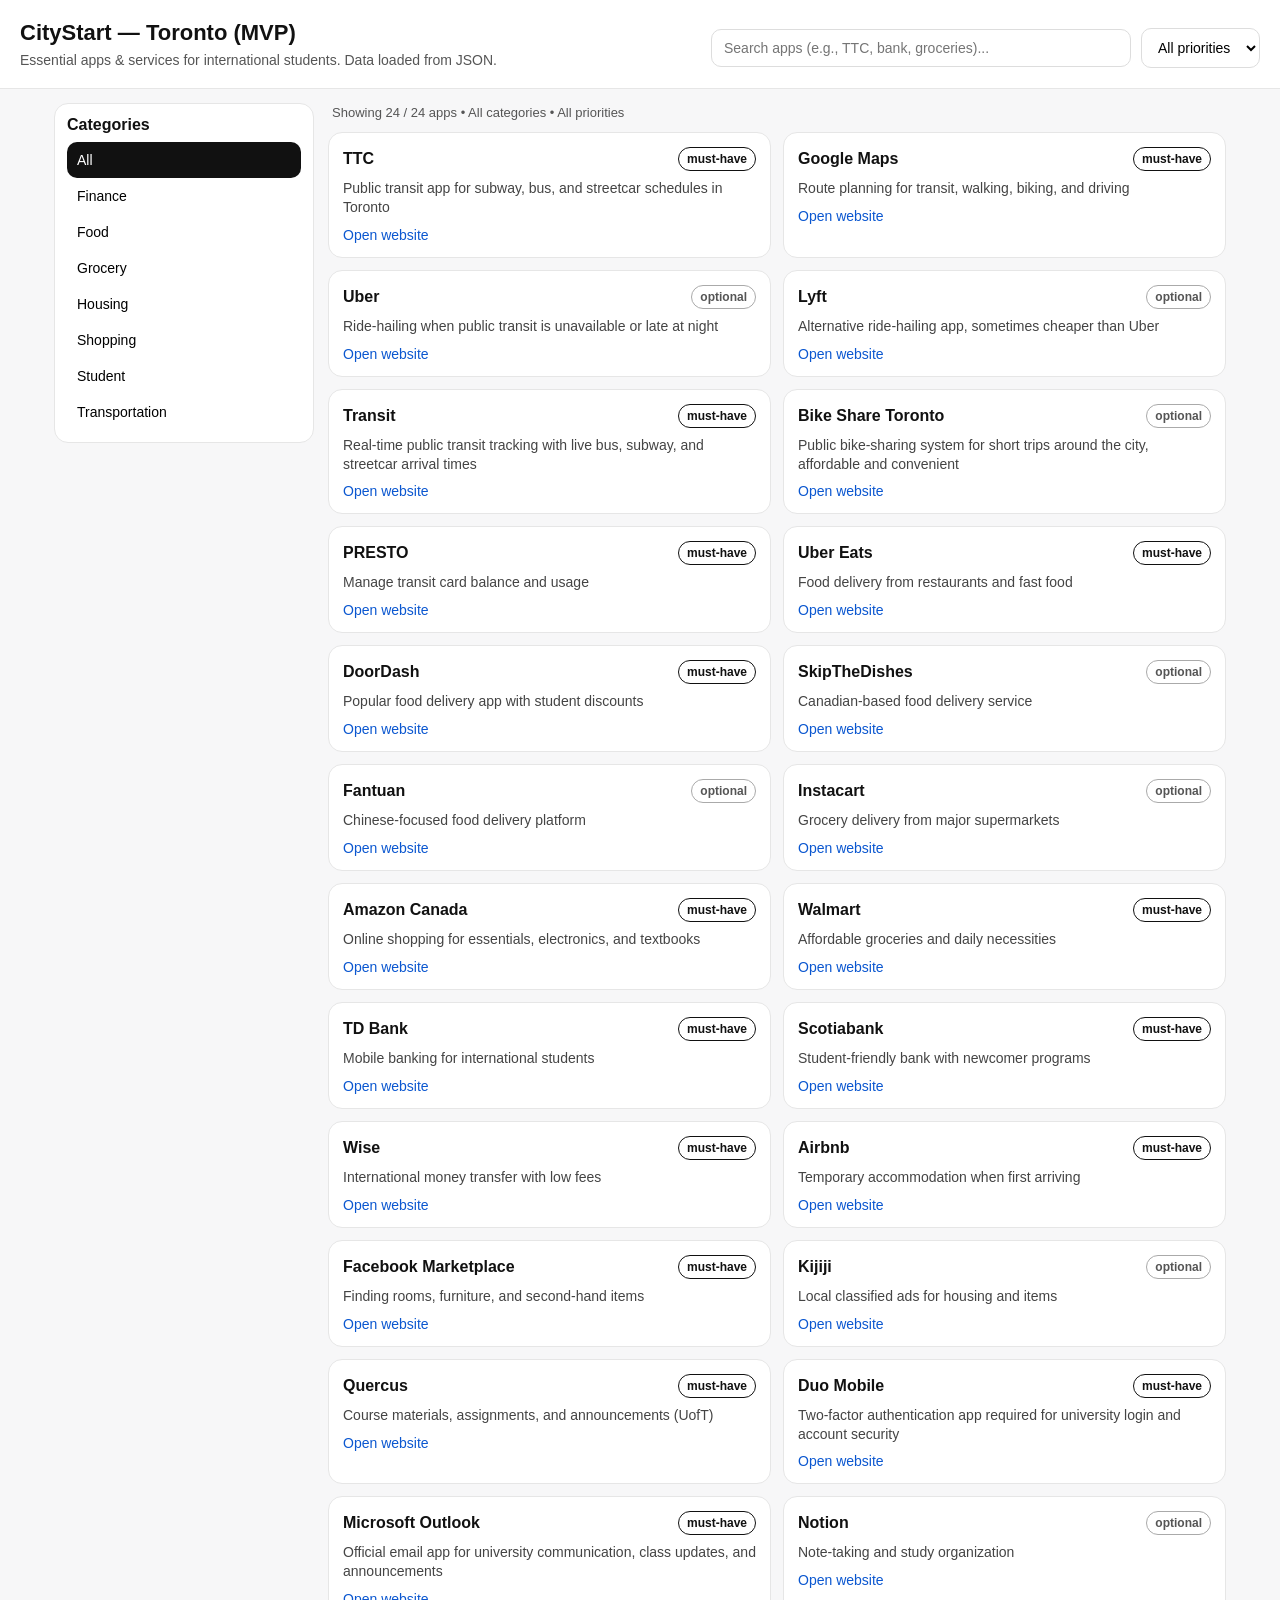
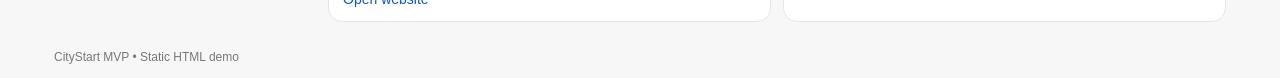
==== docs/index.html @ 0485e0e3 "Add CityStart MVP website and Toronto dataset" ====
<!doctype html>
<html lang="en">
<head>
  <meta charset="utf-8" />
  <meta name="viewport" content="width=device-width, initial-scale=1" />
  <title>CityStart — Toronto (MVP)</title>
  <link rel="stylesheet" href="./style.css" />
</head>
<body>
  <header class="header">
    <div>
      <h1>CityStart — Toronto (MVP)</h1>
      <p class="sub">
        Essential apps & services for international students. Data loaded from JSON.
      </p>
    </div>

    <div class="controls">
      <input id="search" type="search" placeholder="Search apps (e.g., TTC, bank, groceries)..." />
      <select id="priority">
        <option value="all">All priorities</option>
        <option value="must-have">must-have</option>
        <option value="optional">optional</option>
      </select>
    </div>
  </header>

  <main class="main">
    <aside class="sidebar">
      <div class="sidebar-title">Categories</div>
      <ul id="categoryList" class="category-list"></ul>
    </aside>

    <section class="content">
      <div class="meta" id="meta"></div>
      <div id="cards" class="cards"></div>
      <div id="empty" class="empty hidden">No results. Try another keyword/filter.</div>
    </section>
  </main>

  <footer class="footer">
    <span>CityStart MVP • Static HTML demo</span>
  </footer>

  <script src="./app.js"></script>
</body>
</html>
---- docs/style.css ----
* { box-sizing: border-box; }
body {
  margin: 0;
  font-family: -apple-system, BlinkMacSystemFont, "Segoe UI", Roboto, Arial, sans-serif;
  color: #111;
  background: #f7f7f8;
}

.header {
  padding: 20px;
  background: white;
  border-bottom: 1px solid #e6e6e6;
  display: flex;
  gap: 16px;
  align-items: flex-end;
  justify-content: space-between;
  flex-wrap: wrap;
}

h1 { margin: 0; font-size: 22px; }
.sub { margin: 6px 0 0; color: #555; font-size: 14px; }

.controls {
  display: flex;
  gap: 10px;
  align-items: center;
}
.controls input, .controls select {
  padding: 10px 12px;
  border: 1px solid #ddd;
  border-radius: 10px;
  background: white;
  font-size: 14px;
}
.controls input { width: min(420px, 80vw); }

.main {
  display: grid;
  grid-template-columns: 260px 1fr;
  gap: 14px;
  padding: 14px;
  max-width: 1200px;
  margin: 0 auto;
}

.sidebar {
  background: white;
  border: 1px solid #e6e6e6;
  border-radius: 14px;
  padding: 12px;
  height: fit-content;
}
.sidebar-title { font-weight: 700; margin-bottom: 8px; }

.category-list { list-style: none; padding: 0; margin: 0; }
.category-list li button {
  width: 100%;
  text-align: left;
  padding: 10px 10px;
  border: 0;
  background: transparent;
  border-radius: 10px;
  cursor: pointer;
  font-size: 14px;
}
.category-list li button:hover { background: #f3f4f6; }
.category-list li button.active { background: #111; color: white; }

.content {
  display: flex;
  flex-direction: column;
  gap: 10px;
}

.meta {
  color: #555;
  font-size: 13px;
  padding: 2px 4px;
}

.cards {
  display: grid;
  grid-template-columns: repeat(2, minmax(0, 1fr));
  gap: 12px;
}
@media (max-width: 860px) {
  .main { grid-template-columns: 1fr; }
  .cards { grid-template-columns: 1fr; }
}

.card {
  background: white;
  border: 1px solid #e6e6e6;
  border-radius: 14px;
  padding: 14px;
  display: flex;
  flex-direction: column;
  gap: 8px;
}
.card h3 {
  margin: 0;
  font-size: 16px;
  display: flex;
  gap: 8px;
  align-items: center;
  justify-content: space-between;
}
.badge {
  font-size: 12px;
  padding: 4px 8px;
  border-radius: 999px;
  border: 1px solid #ddd;
  color: #333;
}
.badge.must-have { border-color: #111; color: #111; }
.badge.optional { border-color: #aaa; color: #555; }

.card p { margin: 0; color: #444; font-size: 14px; line-height: 1.35; }
.card a {
  margin-top: 2px;
  color: #0b57d0;
  text-decoration: none;
  font-size: 14px;
}
.card a:hover { text-decoration: underline; }

.empty {
  background: white;
  border: 1px dashed #ccc;
  border-radius: 14px;
  padding: 16px;
  color: #666;
}
.hidden { display: none; }

.footer {
  max-width: 1200px;
  margin: 0 auto;
  padding: 14px;
  color: #777;
  font-size: 12px;
}
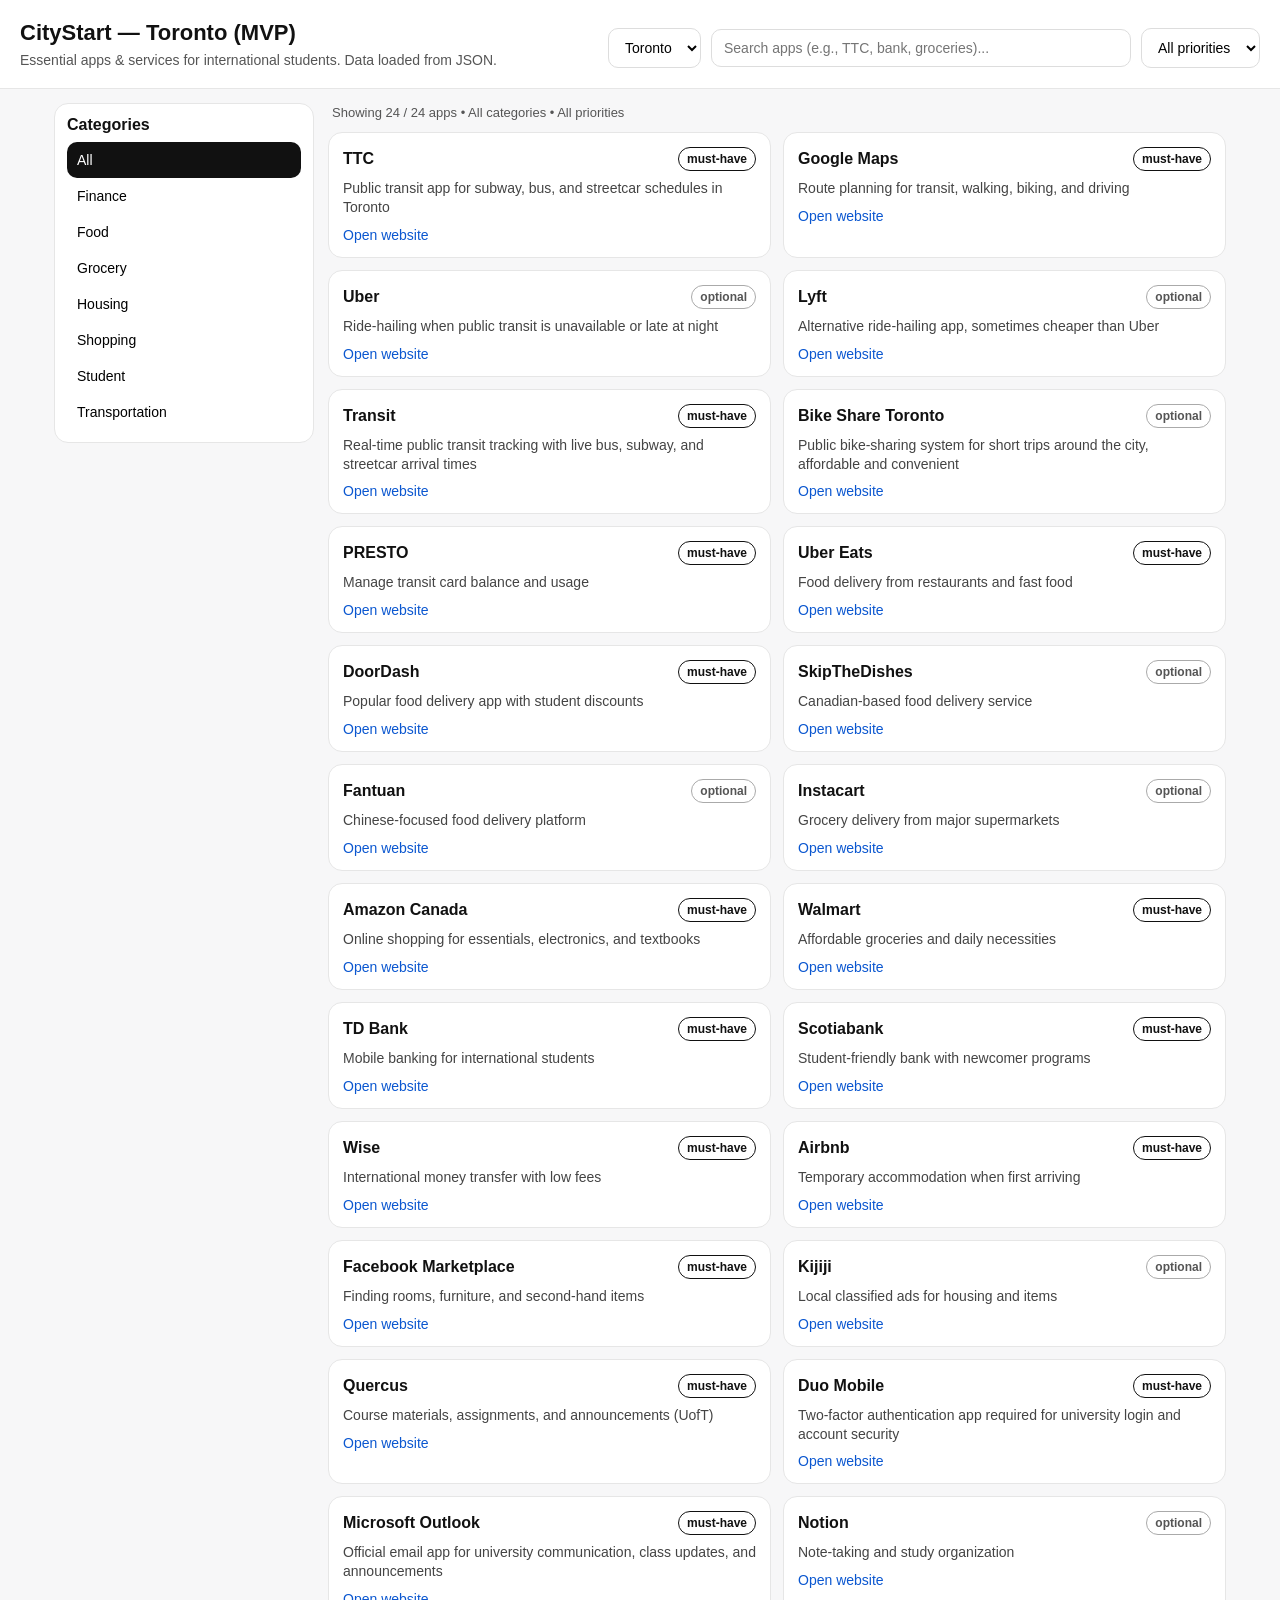
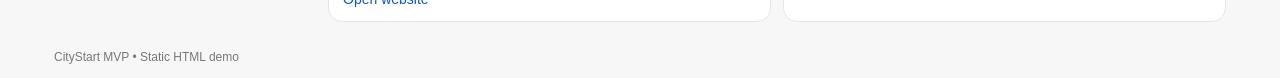
==== commit ba09771f: "v0.2: add city switch + dynamic title" ====
--- a/docs/index.html
+++ b/docs/index.html
@@ -3,20 +3,31 @@
 <head>
   <meta charset="utf-8" />
   <meta name="viewport" content="width=device-width, initial-scale=1" />
-  <title>CityStart — Toronto (MVP)</title>
+  <title>CityStart (MVP)</title>
   <link rel="stylesheet" href="./style.css" />
 </head>
+
 <body>
   <header class="header">
     <div>
-      <h1>CityStart — Toronto (MVP)</h1>
+      <h1>CityStart — <span id="cityTitle">Toronto</span> (MVP)</h1>
       <p class="sub">
         Essential apps & services for international students. Data loaded from JSON.
       </p>
     </div>
 
     <div class="controls">
-      <input id="search" type="search" placeholder="Search apps (e.g., TTC, bank, groceries)..." />
+      <select id="city">
+        <option value="toronto" selected>Toronto</option>
+        <option value="london">London</option>
+      </select>
+
+      <input
+        id="search"
+        type="search"
+        placeholder="Search apps (e.g., TTC, bank, groceries)..."
+      />
+
       <select id="priority">
         <option value="all">All priorities</option>
         <option value="must-have">must-have</option>
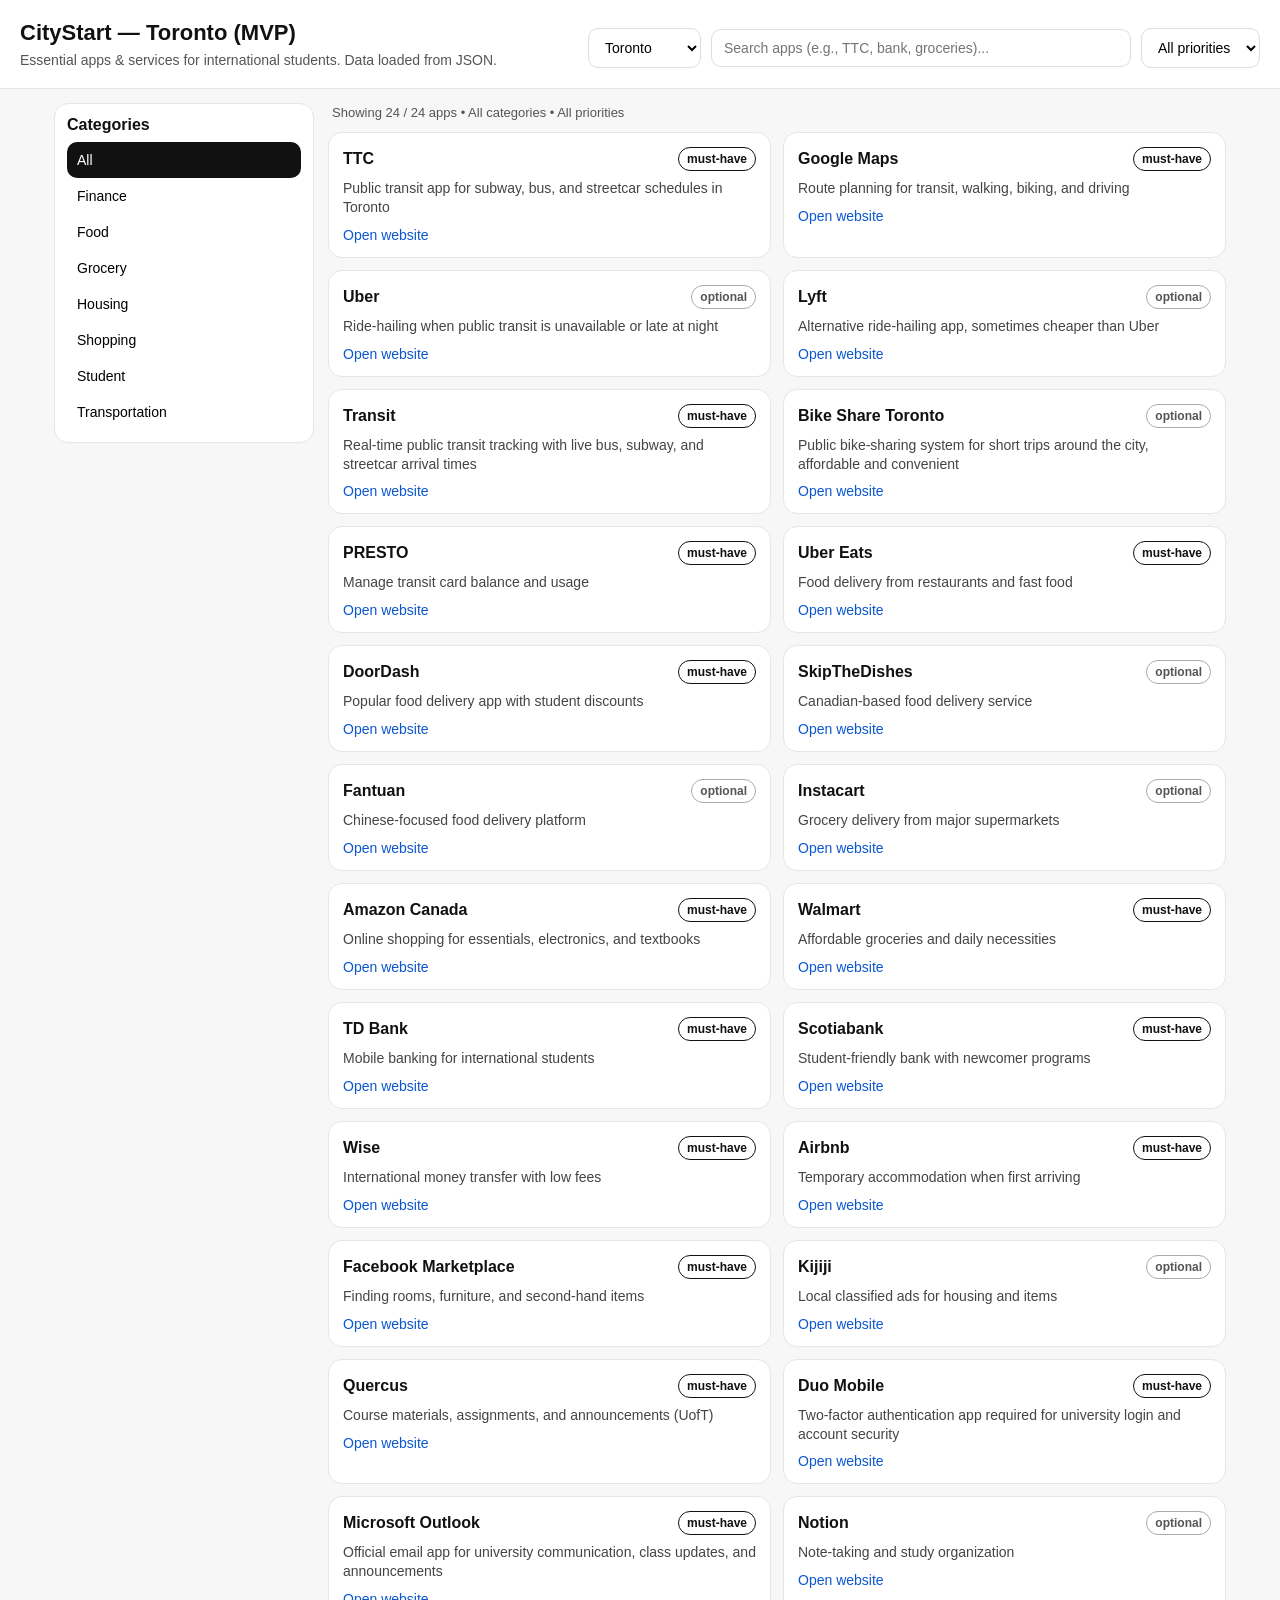
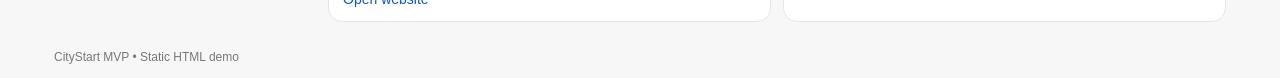
==== commit 972f26d9: "v0.2: add multi-city support (Toronto, London, Hong Kong)" ====
--- a/docs/index.html
+++ b/docs/index.html
@@ -20,6 +20,7 @@
       <select id="city">
         <option value="toronto" selected>Toronto</option>
         <option value="london">London</option>
+        <option value="hongkong">HongKong</option>
       </select>
 
       <input
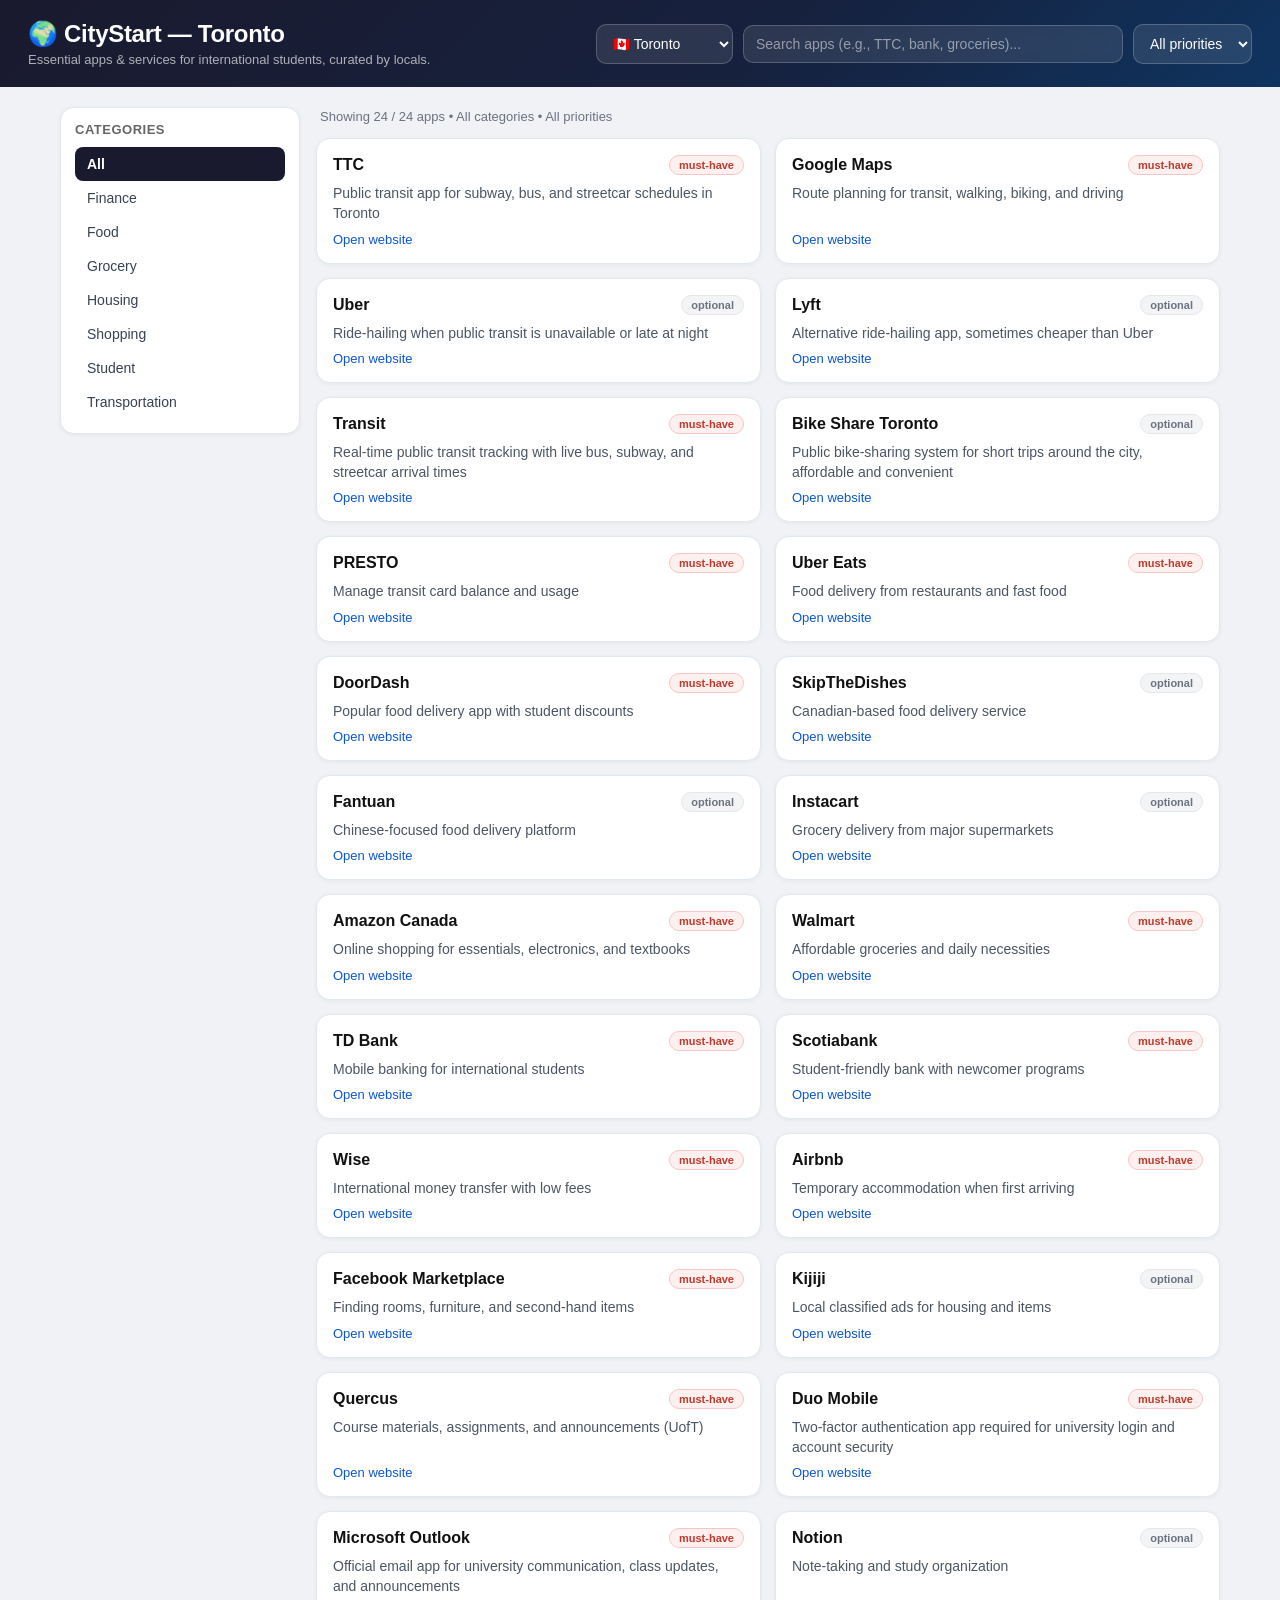
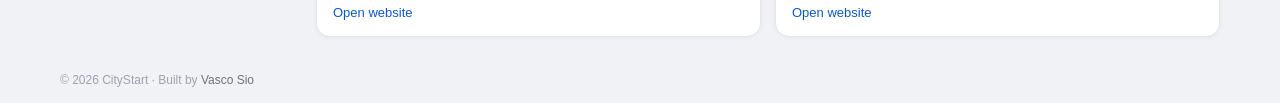
==== commit 7321b900: "style: update subtitle, footer, flag emojis in city dropdown" ====
--- a/docs/index.html
+++ b/docs/index.html
@@ -3,24 +3,24 @@
 <head>
   <meta charset="utf-8" />
   <meta name="viewport" content="width=device-width, initial-scale=1" />
-  <title>CityStart (MVP)</title>
+  <title>CityStart — Your City, Simplified</title>
   <link rel="stylesheet" href="./style.css" />
 </head>
 
 <body>
   <header class="header">
     <div>
-      <h1>CityStart — <span id="cityTitle">Toronto</span> (MVP)</h1>
+      <h1>🌍 CityStart — <span id="cityTitle">Toronto</span></h1>
       <p class="sub">
-        Essential apps & services for international students. Data loaded from JSON.
+        Essential apps &amp; services for international students, curated by locals.
       </p>
     </div>
 
     <div class="controls">
       <select id="city">
-        <option value="toronto" selected>Toronto</option>
-        <option value="london">London</option>
-        <option value="hongkong">HongKong</option>
+        <option value="toronto" selected>🇨🇦 Toronto</option>
+        <option value="london">🇬🇧 London</option>
+        <option value="hongkong">🇭🇰 Hong Kong</option>
       </select>
 
       <input
@@ -31,8 +31,8 @@
 
       <select id="priority">
         <option value="all">All priorities</option>
-        <option value="must-have">must-have</option>
-        <option value="optional">optional</option>
+        <option value="must-have">Must-have</option>
+        <option value="optional">Optional</option>
       </select>
     </div>
   </header>
@@ -46,14 +46,14 @@
     <section class="content">
       <div class="meta" id="meta"></div>
       <div id="cards" class="cards"></div>
-      <div id="empty" class="empty hidden">No results. Try another keyword/filter.</div>
+      <div id="empty" class="empty hidden">No results found. Try another keyword or filter.</div>
     </section>
   </main>
 
   <footer class="footer">
-    <span>CityStart MVP • Static HTML demo</span>
+    <span>© 2026 CityStart · Built by <a href="https://github.com/vascosio1114" target="_blank">Vasco Sio</a></span>
   </footer>
 
   <script src="./app.js"></script>
 </body>
-</html>+</html>
--- a/docs/style.css
+++ b/docs/style.css
@@ -3,22 +3,22 @@
   margin: 0;
   font-family: -apple-system, BlinkMacSystemFont, "Segoe UI", Roboto, Arial, sans-serif;
   color: #111;
-  background: #f7f7f8;
+  background: #f0f2f5;
 }
 
 .header {
-  padding: 20px;
-  background: white;
-  border-bottom: 1px solid #e6e6e6;
+  padding: 20px 28px;
+  background: linear-gradient(135deg, #1a1a2e 0%, #16213e 60%, #0f3460 100%);
+  border-bottom: none;
   display: flex;
   gap: 16px;
-  align-items: flex-end;
+  align-items: center;
   justify-content: space-between;
   flex-wrap: wrap;
 }
 
-h1 { margin: 0; font-size: 22px; }
-.sub { margin: 6px 0 0; color: #555; font-size: 14px; }
+h1 { margin: 0; font-size: 24px; color: white; letter-spacing: -0.3px; }
+.sub { margin: 4px 0 0; color: rgba(255,255,255,0.65); font-size: 13px; }
 
 .controls {
   display: flex;
@@ -27,53 +27,65 @@
 }
 .controls input, .controls select {
   padding: 10px 12px;
-  border: 1px solid #ddd;
+  border: 1px solid rgba(255,255,255,0.2);
   border-radius: 10px;
-  background: white;
+  background: rgba(255,255,255,0.1);
+  color: white;
   font-size: 14px;
+  backdrop-filter: blur(4px);
 }
-.controls input { width: min(420px, 80vw); }
+.controls input::placeholder { color: rgba(255,255,255,0.5); }
+.controls select option { background: #1a1a2e; color: white; }
+.controls input { width: min(380px, 80vw); }
+.controls input:focus, .controls select:focus {
+  outline: none;
+  border-color: rgba(255,255,255,0.5);
+  background: rgba(255,255,255,0.18);
+}
 
 .main {
   display: grid;
-  grid-template-columns: 260px 1fr;
-  gap: 14px;
-  padding: 14px;
+  grid-template-columns: 240px 1fr;
+  gap: 16px;
+  padding: 20px;
   max-width: 1200px;
   margin: 0 auto;
 }
 
 .sidebar {
   background: white;
-  border: 1px solid #e6e6e6;
+  border: 1px solid #e2e8f0;
   border-radius: 14px;
-  padding: 12px;
+  padding: 14px;
   height: fit-content;
+  box-shadow: 0 1px 4px rgba(0,0,0,0.06);
 }
-.sidebar-title { font-weight: 700; margin-bottom: 8px; }
+.sidebar-title { font-weight: 700; margin-bottom: 10px; font-size: 13px; text-transform: uppercase; letter-spacing: 0.5px; color: #666; }
 
 .category-list { list-style: none; padding: 0; margin: 0; }
 .category-list li button {
   width: 100%;
   text-align: left;
-  padding: 10px 10px;
+  padding: 9px 12px;
   border: 0;
   background: transparent;
-  border-radius: 10px;
+  border-radius: 8px;
   cursor: pointer;
   font-size: 14px;
+  color: #374151;
+  transition: background 0.15s;
 }
 .category-list li button:hover { background: #f3f4f6; }
-.category-list li button.active { background: #111; color: white; }
+.category-list li button.active { background: #1a1a2e; color: white; font-weight: 600; }
 
 .content {
   display: flex;
   flex-direction: column;
-  gap: 10px;
+  gap: 12px;
 }
 
 .meta {
-  color: #555;
+  color: #6b7280;
   font-size: 13px;
   padding: 2px 4px;
 }
@@ -81,21 +93,29 @@
 .cards {
   display: grid;
   grid-template-columns: repeat(2, minmax(0, 1fr));
-  gap: 12px;
+  gap: 14px;
 }
 @media (max-width: 860px) {
   .main { grid-template-columns: 1fr; }
   .cards { grid-template-columns: 1fr; }
+  .header { padding: 16px; }
+  h1 { font-size: 20px; }
 }
 
 .card {
   background: white;
-  border: 1px solid #e6e6e6;
+  border: 1px solid #e2e8f0;
   border-radius: 14px;
-  padding: 14px;
+  padding: 16px;
   display: flex;
   flex-direction: column;
   gap: 8px;
+  box-shadow: 0 1px 4px rgba(0,0,0,0.05);
+  transition: box-shadow 0.2s, transform 0.15s;
+}
+.card:hover {
+  box-shadow: 0 4px 16px rgba(0,0,0,0.1);
+  transform: translateY(-1px);
 }
 .card h3 {
   margin: 0;
@@ -106,37 +126,54 @@
   justify-content: space-between;
 }
 .badge {
-  font-size: 12px;
-  padding: 4px 8px;
+  font-size: 11px;
+  font-weight: 600;
+  padding: 3px 9px;
   border-radius: 999px;
-  border: 1px solid #ddd;
-  color: #333;
+  border: none;
+  white-space: nowrap;
+  flex-shrink: 0;
 }
-.badge.must-have { border-color: #111; color: #111; }
-.badge.optional { border-color: #aaa; color: #555; }
+.badge.must-have {
+  background: #fff0f0;
+  color: #c0392b;
+  border: 1px solid #f5c6c6;
+}
+.badge.optional {
+  background: #f3f4f6;
+  color: #6b7280;
+  border: 1px solid #e5e7eb;
+}
 
-.card p { margin: 0; color: #444; font-size: 14px; line-height: 1.35; }
+.card p { margin: 0; color: #4b5563; font-size: 14px; line-height: 1.45; }
 .card a {
-  margin-top: 2px;
+  margin-top: auto;
   color: #0b57d0;
   text-decoration: none;
-  font-size: 14px;
+  font-size: 13px;
+  font-weight: 500;
 }
 .card a:hover { text-decoration: underline; }
 
 .empty {
   background: white;
-  border: 1px dashed #ccc;
+  border: 1px dashed #cbd5e1;
   border-radius: 14px;
-  padding: 16px;
-  color: #666;
+  padding: 24px;
+  color: #9ca3af;
+  text-align: center;
 }
 .hidden { display: none; }
 
 .footer {
   max-width: 1200px;
   margin: 0 auto;
-  padding: 14px;
-  color: #777;
+  padding: 16px 20px;
+  color: #9ca3af;
   font-size: 12px;
-}+  display: flex;
+  align-items: center;
+  gap: 8px;
+}
+.footer a { color: #6b7280; text-decoration: none; }
+.footer a:hover { text-decoration: underline; }
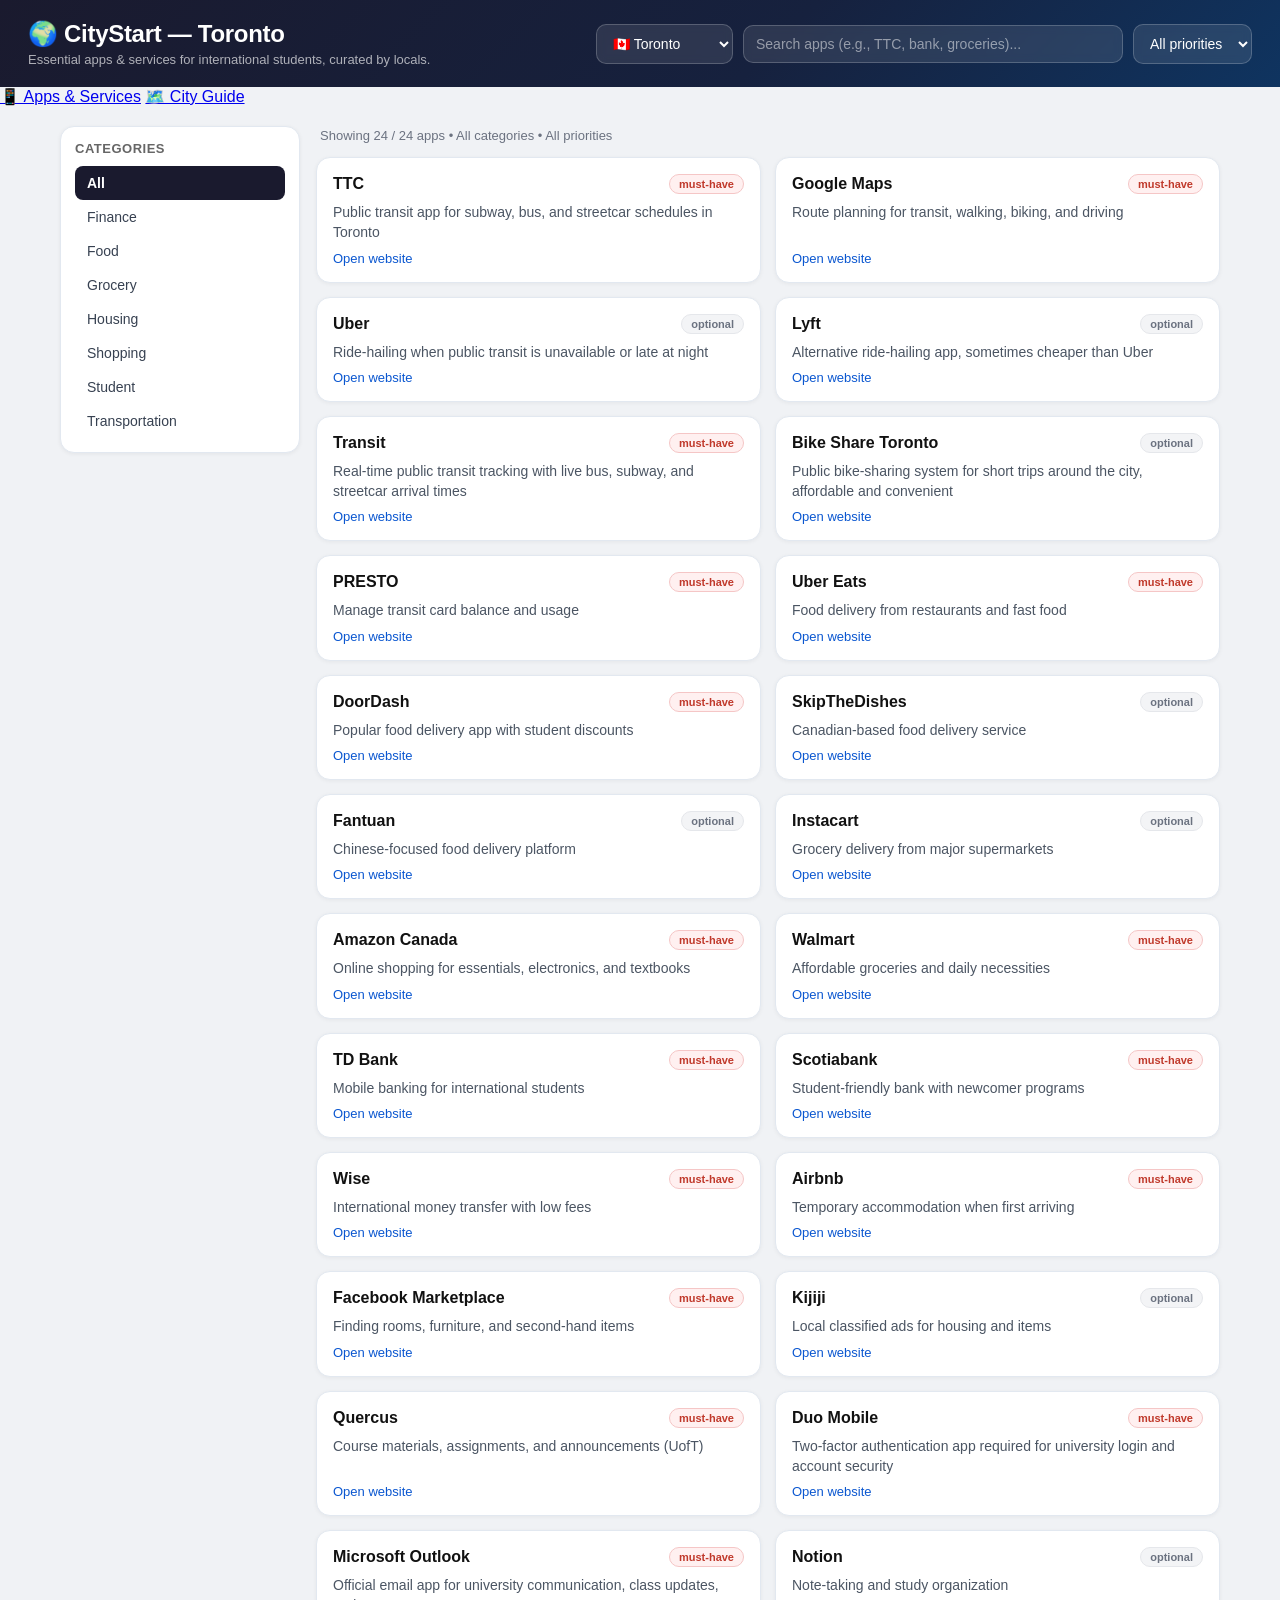
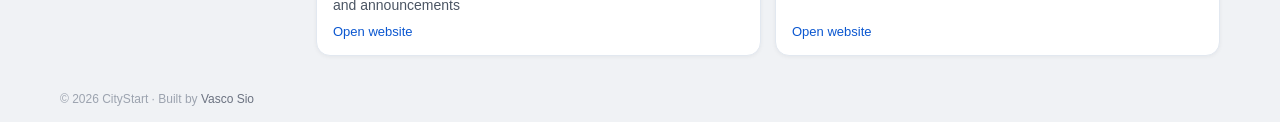
==== commit 4e26e41b: "feat: add guide-nav to index.html linking to City Guide page" ====
--- a/docs/index.html
+++ b/docs/index.html
@@ -6,7 +6,6 @@
   <title>CityStart — Your City, Simplified</title>
   <link rel="stylesheet" href="./style.css" />
 </head>
-
 <body>
   <header class="header">
     <div>
@@ -15,20 +14,13 @@
         Essential apps &amp; services for international students, curated by locals.
       </p>
     </div>
-
     <div class="controls">
       <select id="city">
         <option value="toronto" selected>🇨🇦 Toronto</option>
         <option value="london">🇬🇧 London</option>
         <option value="hongkong">🇭🇰 Hong Kong</option>
       </select>
-
-      <input
-        id="search"
-        type="search"
-        placeholder="Search apps (e.g., TTC, bank, groceries)..."
-      />
-
+      <input id="search" type="search" placeholder="Search apps (e.g., TTC, bank, groceries)..." />
       <select id="priority">
         <option value="all">All priorities</option>
         <option value="must-have">Must-have</option>
@@ -37,12 +29,17 @@
     </div>
   </header>
 
+  <!-- Page nav -->
+  <nav class="guide-nav">
+    <a href="./index.html" class="active">📱 Apps &amp; Services</a>
+    <a href="./city-guide.html">🗺️ City Guide</a>
+  </nav>
+
   <main class="main">
     <aside class="sidebar">
       <div class="sidebar-title">Categories</div>
       <ul id="categoryList" class="category-list"></ul>
     </aside>
-
     <section class="content">
       <div class="meta" id="meta"></div>
       <div id="cards" class="cards"></div>
@@ -53,7 +50,6 @@
   <footer class="footer">
     <span>© 2026 CityStart · Built by <a href="https://github.com/vascosio1114" target="_blank">Vasco Sio</a></span>
   </footer>
-
   <script src="./app.js"></script>
 </body>
 </html>
